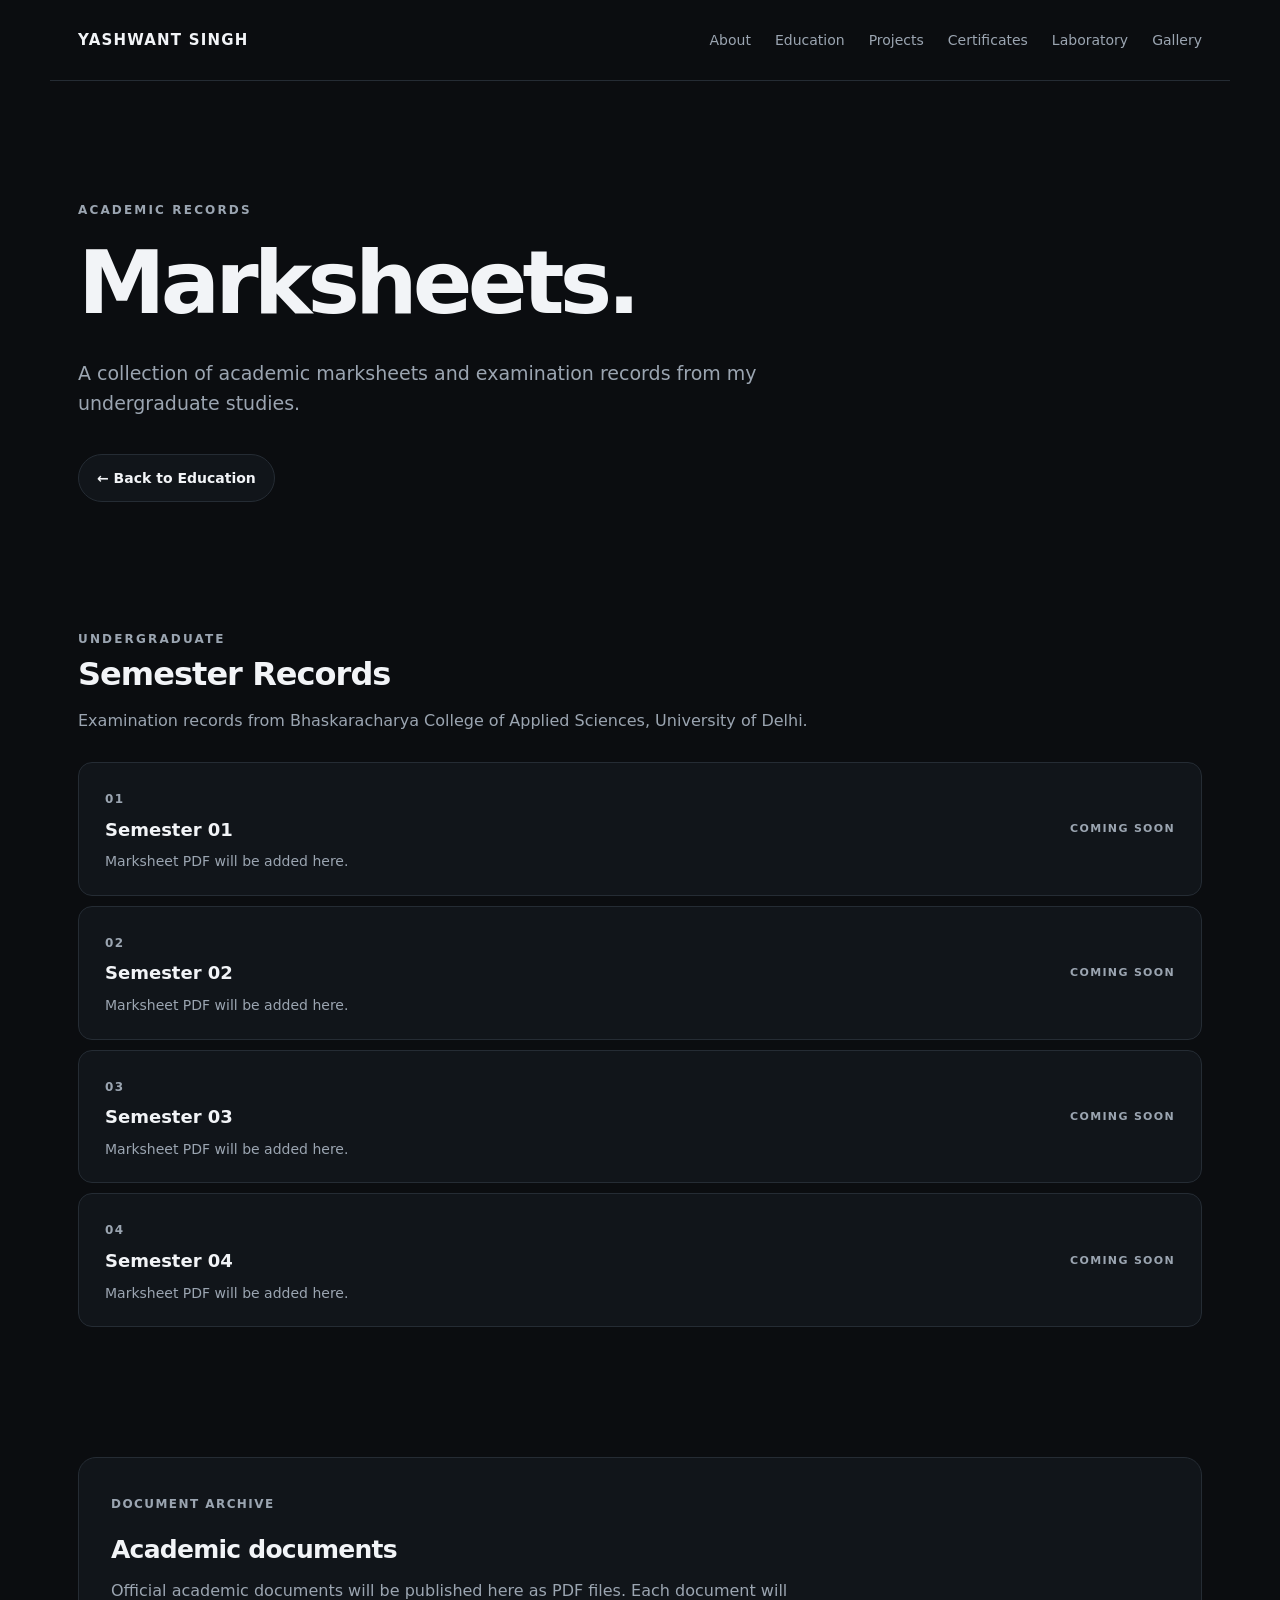
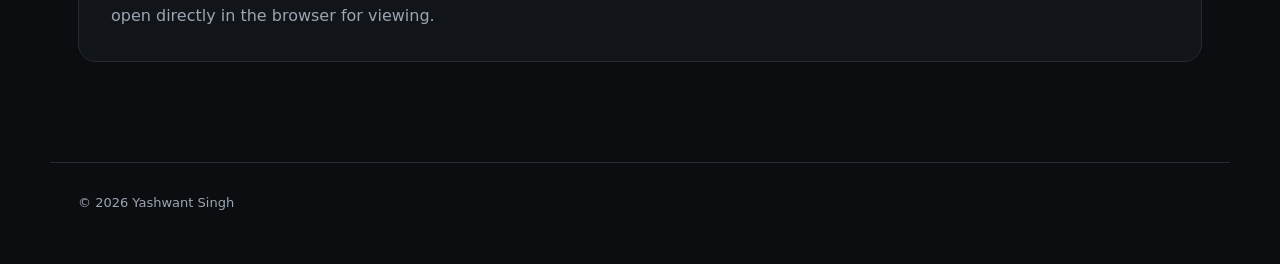
==== education/marksheets/index.html @ a08e42b4 "Add education and marksheet pages" ====
<!DOCTYPE html>
<html lang="en">
<head>
  <meta charset="UTF-8">
  <meta name="viewport" content="width=device-width, initial-scale=1.0">

  <meta
    name="description"
    content="Academic marksheets and examination records of Yashwant Singh."
  >

  <title>Marksheets | Yashwant Singh</title>

  <link rel="stylesheet" href="../../assets/css/style.css">
</head>

<body>

  <header class="site-header">
    <a class="brand" href="../../">YASHWANT SINGH</a>

    <nav class="nav" aria-label="Main navigation">
      <a href="../../about/">About</a>
      <a href="../">Education</a>
      <a href="../../projects/">Projects</a>
      <a href="../../certificates/">Certificates</a>
      <a href="../../laboratory/">Laboratory</a>
      <a href="../../gallery/">Gallery</a>
    </nav>
  </header>

  <main>

    <section class="hero">

      <p class="eyebrow">ACADEMIC RECORDS</p>

      <h1>
        Marksheets.
      </h1>

      <p class="hero-description">
        A collection of academic marksheets and examination
        records from my undergraduate studies.
      </p>

      <div class="hero-actions">
        <a class="button" href="../">
          ← Back to Education
        </a>
      </div>

    </section>

    <section class="section">

      <div class="section-heading">
        <p class="eyebrow">UNDERGRADUATE</p>
        <h2>Semester Records</h2>
        <p>
          Examination records from Bhaskaracharya College of Applied Sciences,
          University of Delhi.
        </p>
      </div>

      <div class="record-list">

        <div class="record record-disabled">
          <div>
            <span class="card-number">01</span>
            <h3>Semester 01</h3>
            <p>Marksheet PDF will be added here.</p>
          </div>

          <span class="record-label">COMING SOON</span>
        </div>

        <div class="record record-disabled">
          <div>
            <span class="card-number">02</span>
            <h3>Semester 02</h3>
            <p>Marksheet PDF will be added here.</p>
          </div>

          <span class="record-label">COMING SOON</span>
        </div>

        <div class="record record-disabled">
          <div>
            <span class="card-number">03</span>
            <h3>Semester 03</h3>
            <p>Marksheet PDF will be added here.</p>
          </div>

          <span class="record-label">COMING SOON</span>
        </div>

        <div class="record record-disabled">
          <div>
            <span class="card-number">04</span>
            <h3>Semester 04</h3>
            <p>Marksheet PDF will be added here.</p>
          </div>

          <span class="record-label">COMING SOON</span>
        </div>

      </div>

    </section>

    <section class="section">

      <div class="document-note">

        <span class="card-number">DOCUMENT ARCHIVE</span>

        <h2>Academic documents</h2>

        <p>
          Official academic documents will be published here as PDF files.
          Each document will open directly in the browser for viewing.
        </p>

      </div>

    </section>

  </main>

  <footer class="site-footer">
    © 2026 Yashwant Singh
  </footer>

</body>
</html>
---- assets/css/style.css ----
:root {
  --bg: #0b0d10;
  --surface: #11151a;
  --surface-hover: #171c22;
  --text: #f2f4f7;
  --muted: #9ba5b1;
  --border: #252c34;
  --accent: #dce7f2;

  --max-width: 1180px;
  --radius: 18px;
}

* {
  box-sizing: border-box;
}

html {
  scroll-behavior: smooth;
}

body {
  margin: 0;
  background: var(--bg);
  color: var(--text);
  font-family: Inter, system-ui, -apple-system, BlinkMacSystemFont, "Segoe UI", sans-serif;
  line-height: 1.6;
}

a {
  color: inherit;
  text-decoration: none;
}

.site-header {
  max-width: var(--max-width);
  margin: 0 auto;
  padding: 28px;
  display: flex;
  align-items: center;
  justify-content: space-between;
  gap: 30px;
  border-bottom: 1px solid var(--border);
}

.brand {
  font-weight: 700;
  letter-spacing: 0.08em;
  font-size: 15px;
  white-space: nowrap;
}

.nav {
  display: flex;
  gap: 24px;
  flex-wrap: wrap;
  justify-content: flex-end;
}

.nav a {
  color: var(--muted);
  font-size: 14px;
  transition: color 0.2s ease;
}

.nav a:hover {
  color: var(--text);
}

.hero {
  max-width: var(--max-width);
  margin: 0 auto;
  padding: 120px 28px 90px;
}

.eyebrow {
  margin: 0 0 18px;
  color: var(--muted);
  font-size: 12px;
  font-weight: 700;
  letter-spacing: 0.18em;
}

.hero h1 {
  max-width: 900px;
  margin: 0;
  font-size: clamp(48px, 8vw, 88px);
  line-height: 1.02;
  letter-spacing: -0.055em;
}

.hero-description {
  max-width: 720px;
  margin: 30px 0 0;
  color: var(--muted);
  font-size: 19px;
}

.hero-actions {
  display: flex;
  gap: 12px;
  flex-wrap: wrap;
  margin-top: 35px;
}

.button {
  display: inline-flex;
  align-items: center;
  justify-content: center;
  padding: 12px 18px;
  border: 1px solid var(--border);
  border-radius: 999px;
  font-size: 14px;
  font-weight: 600;
  background: var(--surface);
  transition:
    background 0.2s ease,
    border-color 0.2s ease,
    transform 0.2s ease;
}

.button:hover {
  background: var(--surface-hover);
  border-color: #3a434e;
  transform: translateY(-2px);
}

.button.primary {
  background: var(--accent);
  color: #0b0d10;
  border-color: var(--accent);
}

.section {
  max-width: var(--max-width);
  margin: 0 auto;
  padding: 30px 28px 100px;
}

.section-heading {
  margin-bottom: 28px;
}

.section-heading h2 {
  margin: 0;
  font-size: 32px;
  letter-spacing: -0.03em;
}

.section-heading p {
  margin: 8px 0 0;
  color: var(--muted);
}

.cards {
  display: grid;
  grid-template-columns: repeat(3, 1fr);
  gap: 18px;
}

.card {
  display: block;
  padding: 28px;
  min-height: 190px;
  background: var(--surface);
  border: 1px solid var(--border);
  border-radius: var(--radius);
  transition:
    transform 0.2s ease,
    background 0.2s ease,
    border-color 0.2s ease;
}

.card:hover {
  transform: translateY(-4px);
  background: var(--surface-hover);
  border-color: #343d47;
}

.card-number {
  color: var(--muted);
  font-size: 12px;
  font-weight: 700;
  letter-spacing: 0.12em;
}

.card h3 {
  margin: 20px 0 8px;
  font-size: 22px;
}

.card p {
  margin: 0;
  color: var(--muted);
  font-size: 14px;
}

.site-footer {
  max-width: var(--max-width);
  margin: 0 auto;
  padding: 30px 28px 50px;
  border-top: 1px solid var(--border);
  color: var(--muted);
  font-size: 13px;
}

@media (max-width: 800px) {
  .site-header {
    align-items: flex-start;
    flex-direction: column;
  }

  .nav {
    justify-content: flex-start;
    gap: 16px;
  }

  .hero {
    padding-top: 80px;
  }

  .cards {
    grid-template-columns: 1fr;
  }
}

.about-text {
  max-width: 760px;
}

.about-text p {
  margin: 0 0 24px;
  color: var(--muted);
  font-size: 18px;
}


.education-card {
  display: flex;
  align-items: center;
  justify-content: space-between;
  gap: 30px;
  padding: 32px;
  background: var(--surface);
  border: 1px solid var(--border);
  border-radius: var(--radius);
}

.education-card h3 {
  margin: 16px 0 4px;
  font-size: 25px;
}

.education-card p {
  margin: 0;
  color: var(--muted);
}

.education-status {
  color: var(--muted);
  font-size: 13px;
  white-space: nowrap;
}

.record-list {
  display: flex;
  flex-direction: column;
  gap: 10px;
}

.record {
  display: flex;
  align-items: center;
  justify-content: space-between;
  padding: 22px 26px;
  background: var(--surface);
  border: 1px solid var(--border);
  border-radius: 14px;
  transition:
    background 0.2s ease,
    transform 0.2s ease;
}

.record:hover {
  background: var(--surface-hover);
  transform: translateX(5px);
}

.record h3 {
  margin: 5px 0 0;
  font-size: 18px;
}

.record-arrow {
  color: var(--muted);
  font-size: 20px;
}

@media (max-width: 600px) {
  .education-card {
    align-items: flex-start;
    flex-direction: column;
  }
}

.record p {
  margin: 6px 0 0;
  color: var(--muted);
  font-size: 14px;
}

.record-disabled {
  cursor: default;
}

.record-disabled:hover {
  transform: none;
}

.record-label {
  color: var(--muted);
  font-size: 11px;
  font-weight: 700;
  letter-spacing: 0.12em;
  white-space: nowrap;
}

.document-note {
  padding: 32px;
  background: var(--surface);
  border: 1px solid var(--border);
  border-radius: var(--radius);
}

.document-note h2 {
  margin: 14px 0 8px;
  font-size: 25px;
  letter-spacing: -0.03em;
}

.document-note p {
  max-width: 700px;
  margin: 0;
  color: var(--muted);
}

@media (max-width: 600px) {
  .record {
    align-items: flex-start;
    gap: 20px;
  }

  .record-label {
    margin-top: 4px;
  }

  .document-note {
    padding: 26px;
  }
}
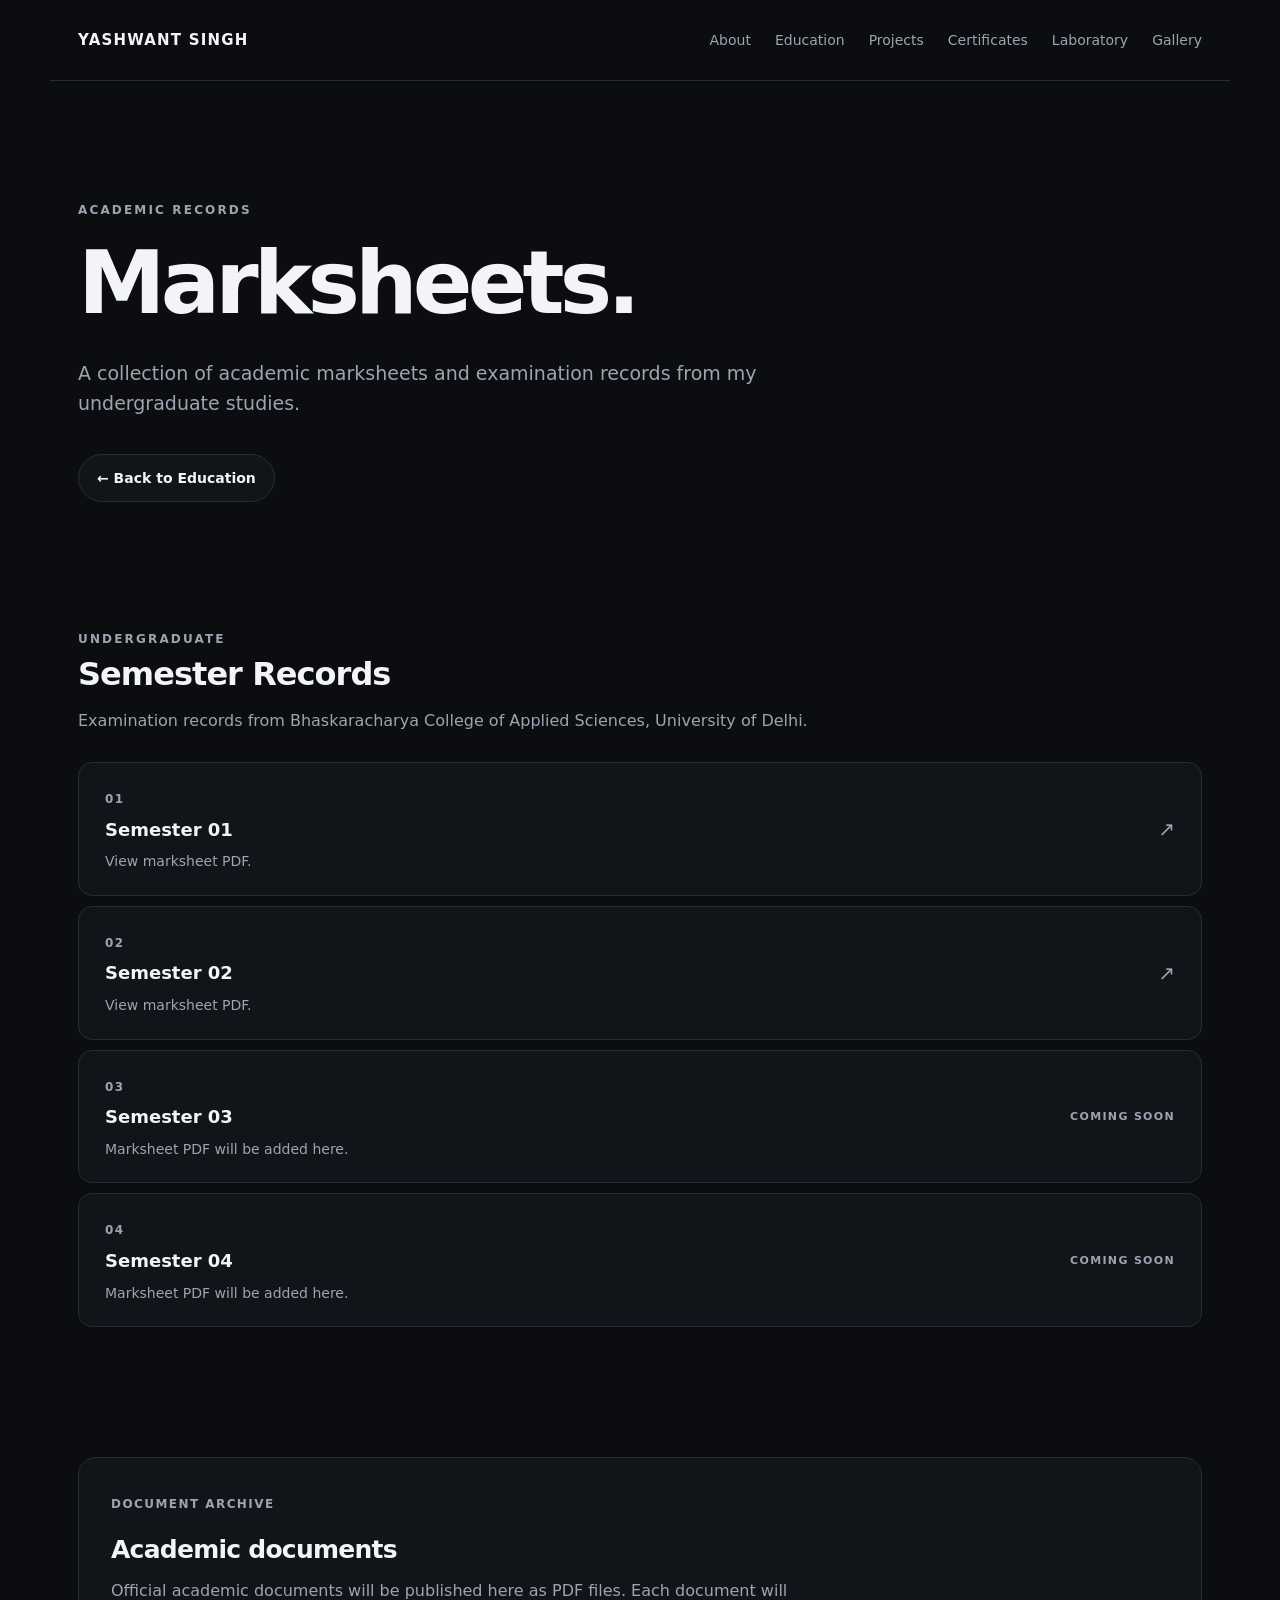
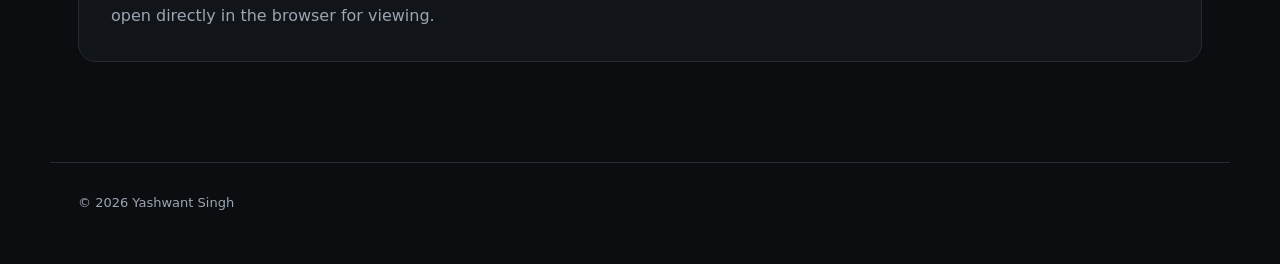
==== commit 28e9ff5f: "commits" ====
--- a/education/marksheets/index.html
+++ b/education/marksheets/index.html
@@ -65,25 +65,25 @@
 
       <div class="record-list">
 
-        <div class="record record-disabled">
+        <a class="record" href="semester-01.pdf" target="_blank" rel="noopener">
           <div>
             <span class="card-number">01</span>
             <h3>Semester 01</h3>
-            <p>Marksheet PDF will be added here.</p>
+            <p>View marksheet PDF.</p>
           </div>
 
-          <span class="record-label">COMING SOON</span>
-        </div>
+          <span class="record-arrow">↗</span>
+        </a>
 
-        <div class="record record-disabled">
+        <a class="record" href="semester-02.pdf" target="_blank" rel="noopener">
           <div>
             <span class="card-number">02</span>
             <h3>Semester 02</h3>
-            <p>Marksheet PDF will be added here.</p>
+            <p>View marksheet PDF.</p>
           </div>
 
-          <span class="record-label">COMING SOON</span>
-        </div>
+          <span class="record-arrow">↗</span>
+        </a>
 
         <div class="record record-disabled">
           <div>
--- a/assets/css/style.css
+++ b/assets/css/style.css
@@ -358,3 +358,304 @@
     padding: 26px;
   }
 }
+
+.project-grid {
+  display: grid;
+  grid-template-columns: repeat(2, 1fr);
+  gap: 18px;
+}
+
+.project-card {
+  padding: 30px;
+  min-height: 280px;
+  display: flex;
+  flex-direction: column;
+  background: var(--surface);
+  border: 1px solid var(--border);
+  border-radius: var(--radius);
+  transition:
+    transform 0.2s ease,
+    background 0.2s ease,
+    border-color 0.2s ease;
+}
+
+.project-card:hover {
+  transform: translateY(-4px);
+  background: var(--surface-hover);
+  border-color: #343d47;
+}
+
+.project-top {
+  display: flex;
+  align-items: center;
+  justify-content: space-between;
+  gap: 20px;
+}
+
+.project-status {
+  color: var(--muted);
+  font-size: 10px;
+  font-weight: 700;
+  letter-spacing: 0.12em;
+}
+
+.project-card h3 {
+  margin: 28px 0 10px;
+  font-size: 25px;
+  letter-spacing: -0.03em;
+}
+
+.project-card > p {
+  margin: 0;
+  color: var(--muted);
+  font-size: 15px;
+}
+
+.project-meta {
+  display: flex;
+  flex-wrap: wrap;
+  gap: 8px;
+  margin-top: auto;
+  padding-top: 28px;
+}
+
+.project-meta span {
+  padding: 6px 10px;
+  border: 1px solid var(--border);
+  border-radius: 999px;
+  color: var(--muted);
+  font-size: 11px;
+}
+
+@media (max-width: 700px) {
+  .project-grid {
+    grid-template-columns: 1fr;
+  }
+}
+
+/* =========================================
+   CERTIFICATES
+   ========================================= */
+
+.certificate-hero {
+  padding-bottom: 70px;
+}
+
+.certificate-grid {
+  display: grid;
+  grid-template-columns: repeat(2, 1fr);
+  gap: 18px;
+}
+
+.certificate-card {
+  position: relative;
+  display: flex;
+  flex-direction: column;
+  min-height: 430px;
+  padding: 30px;
+  overflow: hidden;
+  background:
+    linear-gradient(
+      145deg,
+      var(--surface),
+      #0e1216
+    );
+  border: 1px solid var(--border);
+  border-radius: var(--radius);
+  transition:
+    transform 0.25s ease,
+    border-color 0.25s ease,
+    background 0.25s ease;
+}
+
+.certificate-card::before {
+  content: "";
+  position: absolute;
+  top: -100px;
+  right: -100px;
+  width: 220px;
+  height: 220px;
+  border: 1px solid var(--border);
+  border-radius: 50%;
+  opacity: 0.5;
+  pointer-events: none;
+}
+
+.certificate-card:hover {
+  transform: translateY(-5px);
+  border-color: #3a434e;
+  background:
+    linear-gradient(
+      145deg,
+      var(--surface-hover),
+      #10151a
+    );
+}
+
+.certificate-top {
+  position: relative;
+  z-index: 1;
+  display: flex;
+  align-items: center;
+  justify-content: space-between;
+}
+
+.certificate-status {
+  color: var(--muted);
+  font-size: 10px;
+  font-weight: 700;
+  letter-spacing: 0.14em;
+}
+
+.certificate-icon {
+  position: relative;
+  z-index: 1;
+  display: flex;
+  align-items: center;
+  justify-content: center;
+  width: 58px;
+  height: 58px;
+  margin-top: 38px;
+  border: 1px solid var(--border);
+  border-radius: 16px;
+  color: var(--accent);
+  font-size: 25px;
+}
+
+.certificate-content {
+  position: relative;
+  z-index: 1;
+}
+
+.certificate-type {
+  margin: 26px 0 8px;
+  color: var(--muted);
+  font-size: 10px;
+  font-weight: 700;
+  letter-spacing: 0.16em;
+}
+
+.certificate-card h3 {
+  margin: 0;
+  font-size: 27px;
+  line-height: 1.15;
+  letter-spacing: -0.035em;
+}
+
+.certificate-description {
+  max-width: 520px;
+  margin: 14px 0 0;
+  color: var(--muted);
+  font-size: 14px;
+}
+
+.certificate-details {
+  display: flex;
+  gap: 45px;
+  margin-top: 26px;
+  padding-top: 20px;
+  border-top: 1px solid var(--border);
+}
+
+.certificate-details div {
+  display: flex;
+  flex-direction: column;
+  gap: 4px;
+}
+
+.certificate-details span {
+  color: var(--muted);
+  font-size: 9px;
+  font-weight: 700;
+  letter-spacing: 0.13em;
+}
+
+.certificate-details strong {
+  font-size: 13px;
+  font-weight: 600;
+}
+
+.certificate-link {
+  position: relative;
+  z-index: 1;
+  display: flex;
+  align-items: center;
+  justify-content: space-between;
+  gap: 20px;
+  margin-top: auto;
+  padding-top: 25px;
+  color: var(--text);
+  font-size: 13px;
+  font-weight: 600;
+  border-top: 1px solid var(--border);
+}
+
+.certificate-link span {
+  color: var(--muted);
+  font-size: 18px;
+  transition: transform 0.2s ease;
+}
+
+.certificate-link:hover span {
+  transform: translate(3px, -3px);
+}
+
+.certificate-link-disabled {
+  color: var(--muted);
+}
+
+.certificate-link-disabled:hover span {
+  transform: none;
+}
+
+.certificate-summary {
+  display: flex;
+  align-items: flex-end;
+  justify-content: space-between;
+  gap: 50px;
+  padding: 42px;
+  background: var(--surface);
+  border: 1px solid var(--border);
+  border-radius: var(--radius);
+}
+
+.certificate-summary h2 {
+  margin: 15px 0 0;
+  font-size: clamp(28px, 4vw, 46px);
+  line-height: 1.08;
+  letter-spacing: -0.045em;
+}
+
+.certificate-summary > p {
+  max-width: 360px;
+  margin: 0;
+  color: var(--muted);
+  font-size: 15px;
+}
+
+@media (max-width: 800px) {
+  .certificate-grid {
+    grid-template-columns: 1fr;
+  }
+
+  .certificate-summary {
+    align-items: flex-start;
+    flex-direction: column;
+    padding: 30px;
+  }
+}
+
+@media (max-width: 600px) {
+  .certificate-card {
+    min-height: 400px;
+    padding: 25px;
+  }
+
+  .certificate-details {
+    gap: 25px;
+  }
+
+  .certificate-summary h2 {
+    font-size: 30px;
+  }
+}
